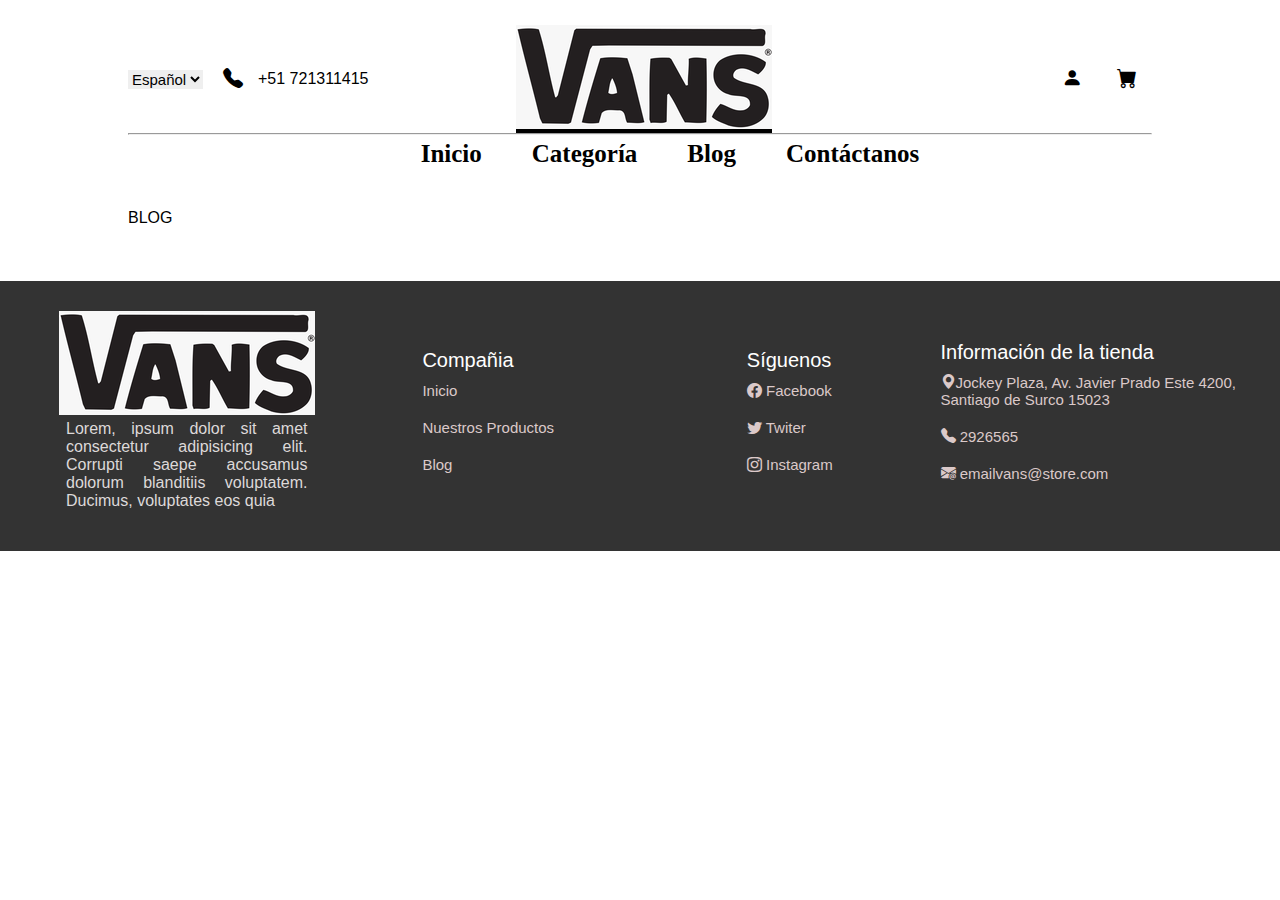
==== blog.html @ 1c56c88c "se arreglo los errores" ====
<!DOCTYPE html>
<html lang="en">
<head>
    <meta charset="UTF-8">
    <meta name="viewport" content="width=device-width, initial-scale=1.0">
    <link rel="stylesheet" href="./css/style.css">
    <link rel="stylesheet" href="https://cdn.jsdelivr.net/npm/bootstrap-icons@1.11.1/font/bootstrap-icons.css">
    <script src="./js/script.js"></script>
    <title>Inicio</title>
   
</head>
<body>
    <header class="encabezado">
        <nav class="logo-info">
            <div class="logo-izquierdo">
               
                <select name="elegir" id="">
                    <option value="Español">Español</option>
                    <option value="Ingles">Ingles</option>
                </select>
                <i class="bi bi-telephone-fill"></i>
                <p>+51 721311415</p>
                
                
            </div>
            <div class="logo-centro">
                <a href="index.html"><img src="img/logo/iconno.ico" alt=""></a>
            </div>
            <div class="logo-derecho">
                <a href=""><i class="bi bi-person-fill"></i></a>
                <a href=""><i class="bi bi-cart-fill"></i></a>
            </div>
        </nav>
        <hr> 
        <nav class="menu">
            <ul>
                <a href="index.html" class="link-menu"><li>Inicio</li></a>
                <a href="categoria.html" class="link-menu"><li>Categoría</li></a>
                <a href="blog.html" class="link-menu"><li>Blog</li></a>
                <a href="contacto.html" class="link-menu"><li>Contáctanos</li></a>
            </ul>
        </nav>
    </header>
    <br>
    <br>
    <main >
       BLOG
    </main>

    <br>
    <br><br>
    <footer>
        <nav class="footer-logo">
            <img src="img/logo/iconno.ico" alt="logo-imagen">
            
             <span>Lorem, ipsum dolor sit amet consectetur adipisicing elit. Corrupti saepe accusamus dolorum blanditiis
                 voluptatem. Ducimus, voluptates eos quia  
                </span>

        </nav>
        <nav class="footer-logo2">
            <ul>
                <p>Compañia</p>
                <a href="index.html"><li>Inicio</li></a>
                <a href="categoria.html"><li>Nuestros Productos</li></a>
                <a href="blog.html"><li>Blog</li></a>
                
            </ul>

        </nav>
        <nav class="footer-logo3">
            <ul>
                <p>Síguenos</p>
                <a href=""><li><i class="bi bi-facebook"></i>   Facebook</li></a>
                <a href=""><li><i class="bi bi-twitter"></i>   Twiter</li></a>
                <a href=""><li><i class="bi bi-instagram"></i>   Instagram</li></a>
            </ul>

        </nav>
        <nav class="footer-logo4">
            <ul>
                <p>Información de la tienda</p>
                <a href=""><li><i class="bi bi-geo-alt-fill"></i>Jockey Plaza, Av. Javier Prado Este 4200, Santiago de Surco 15023</li></a>
                <a href=""><li><i class="bi bi-telephone-fill"></i> 2926565</li></a>
                <a href=""><li><i class="bi bi-envelope-at-fill"></i> emailvans@store.com</li></a>
            </ul>

        </nav>

    </footer>
</body>
</html>
---- css/style.css ----
/*CSS MENU*/
*{
    margin: 0;
    display: flexbox;
    scroll-behavior: smooth;
    
      
}
body{
    
    font-family: Arial, Helvetica, sans-serif;
    width: 80%;
    display: flex;
    flex-direction: column;
    margin: 0 auto;
    
    
}

.logo-info i{
    padding-left: 20px;
    padding-right: 15px;
    font-size: 20px;
    color: black;
    
}
.logo-info{
    margin-top: 25px;
    display: flex;
    justify-content: space-between;
    align-items: center;
    width: 100%;
    
    
}

.logo-izquierdo{
    background-color: white;
    display: flex;
    justify-content: space-between;
    align-items: center;
    
}
.logo-izquierdo select{
    border: none;
    font-size: 15px;
    
}

.logo-centro{
    display: flex;
    background-color: black;
    justify-content: center;
    margin-right: 12%;
}
.logo-derecho{
    background-color:white;
    display: flex;
    align-items: center;
    justify-content: end;
}

.menu {
    display: flex;
    justify-content: center;
}
.menu ul{
    display: flex;
    font-family:  'Times' , serif;
}
.menu li{
    display: flex;
    padding: 5px 15px 5px 35px ;
    font-size: 25px;
    font-weight:bolder;
    
    
    
}
.menu a{
    color: black;
    text-decoration: none;
}

/*CSS CARRUSEL*/

.carrusel{
    display: flex;
    width: 1100px;
    height: 460px;
    justify-content: center;
}
.carrusel img{
    width: 0px;
    flex-grow: 1;
    object-fit: cover;
    opacity: .8;
    transition: .5s ease;
}
.carrusel img:hover{
    cursor: crosshair;
    width: 300px;
    opacity: 1;
    filter: contrast(120%);
}
 .inicio-img{
    margin-top: 15px;
    display: flex;
    position: relative;
    justify-content: center;
    overflow: hidden;

}

.inicio-img p{
    font-size: 3rem;
    color: white;
    position: absolute;
    top: 50%;
    left: 50%;
    transform: translate(-50%, -50%);
    text-shadow: 0 0 8px rgb(0, 0, 0, 0.8);
}
.inicio-img .pp1{
    font-size: 2rem;
    font-style: oblique;
    color: rgb(189, 225, 59);
    position: absolute;
    top: 20%;
    left: 50%;
    transform: translate(-50%, -50%);
    text-shadow: 0 0 8px rgb(0, 0, 0, 0.8);
}
/* CSS contenido */
.women-men{
    display: flex;
    justify-content: center;
    height: 850px;
    
    
}
.women-men img{
    width: 510px;
    height: 580px;
    margin: 15px;
    
}


.contenido{
    border: 12px solid #e5e5e5;
    background-color: #fff;
    z-index: 1;
    position: absolute;
    width: 300px;
    padding: 2rem;
    
}
.contenido h1{
    font-size: 45px;
    text-align: center;
}
.contenido h3{
    font-size: 30px;
}
.contenido h1, h3 , span {
    display: flex;
    justify-content: center;
    padding: 5px 25px;
    text-align: center;
}
.contenido-info{
    padding: 0 100px;
}

.contenido span{
    font-size: 20px;
    line-height: 16px;
    
    
}
.women img{
    position: relative;

}
.women .contenido{
    position: relative;
    top: -20%;
    right: -15%;
    z-index: 1;
}
.men img{
    top: 15%;
    position: relative;

}
.men .contenido{
    position: relative;
    top: -63%;
    left: 15%;
    z-index: 1;
}

.women-men img:hover{
    cursor: pointer;
    opacity: 0.8;
    filter: opacity(50%);
}
.women img:hover + .contenido{
    transform: translateY(-15px); 
    transition: transform 0.5s;
    box-shadow: 0 0 8px rgb(0, 0, 0, 0.8);
}
.men img:hover + .contenido{
    transform: translateY(15px); 
    transition: transform 0.5s;
    box-shadow: 0 0 8px rgb(0, 0, 0, 0.8);
}


/*CSS PARA TESTIMONIO*/
 .test{
    background-image: url(../img/testimonios/banners-sneakers.webp);
    background-size: cover;
    height: 375px;
    width: 100%;
    display: flex;
    flex-direction: column;
    position: relative;
    
 }
.testimonios{
    
    height: 350px;
    width: 100%;
    position: relative;
    justify-content: center;
    overflow: hidden;
    align-items: center;
}


.testimonio-1{   
    height: 100%;
    width: 100%;
    display: flex;
    align-items: center;
    justify-content: center;
}

.items-testimonio{
    width: 70%;
    display: flex;
    flex-direction: column;
    align-items: center;
    
    
}
.testimonio-1 img{
    border: 2px solid rgb(239, 236, 236);
    padding: 1px;
    border-width: 5px;
    height: 100px;
    width: 100px;
    
}
.items-testimonio  p ,h3, h5{
    text-align: center;
    margin: 0;
    color: rgb(211, 181, 181);
    text-shadow: 0 0 10px rgb(0, 0, 0, 0.8);
    
}
.buttons-testimonio{
    height: 4%;
    position: absolute;
    width: 8%;
    display: flex;
    justify-items: center;
    top: 94%;
    left: 50%;
    transform: translateX(-50%);
    
    
}
.buttons-testimonio i {
    margin: 0px 10px;   
    width: 1px;
    color: white;
}
.buttons-testimonio a {
    text-decoration: none;    
}




/*CSS PARA FOOTER*/
footer {
    height: 230px;
    display: grid;
    grid-template-columns: repeat(4, 1fr) ;
    background-color: #333; 
    color: rgb(221, 217, 217);
    padding: 20px 60px; 
    margin-left: -152px;
    margin-right: -150px;

    
}

.footer-logo{
    display: flex;
    flex-direction: column;
    padding: 10px 5px;
    align-items: center;
    text-align: justify;
   

}
.footer-logo span{
    text-align: justify;
}


.footer-logo2 {
    display: flex;
    justify-content: center;
    align-items: center;
    
}

footer .footer-logo3{
    display: flex;
    justify-content: center;
    align-items: center;
    
}
 .footer-logo4{
    display: flex;
    justify-content: center;
    align-items: center;
    
}

footer ul, li{
    padding: 10px 0px;
    list-style: none;
    font-size: 15px;
}

footer p{
    font-size: 20px;
    color: white;
}

footer a{
    text-decoration: none;
    color: #dbc9c9;
}
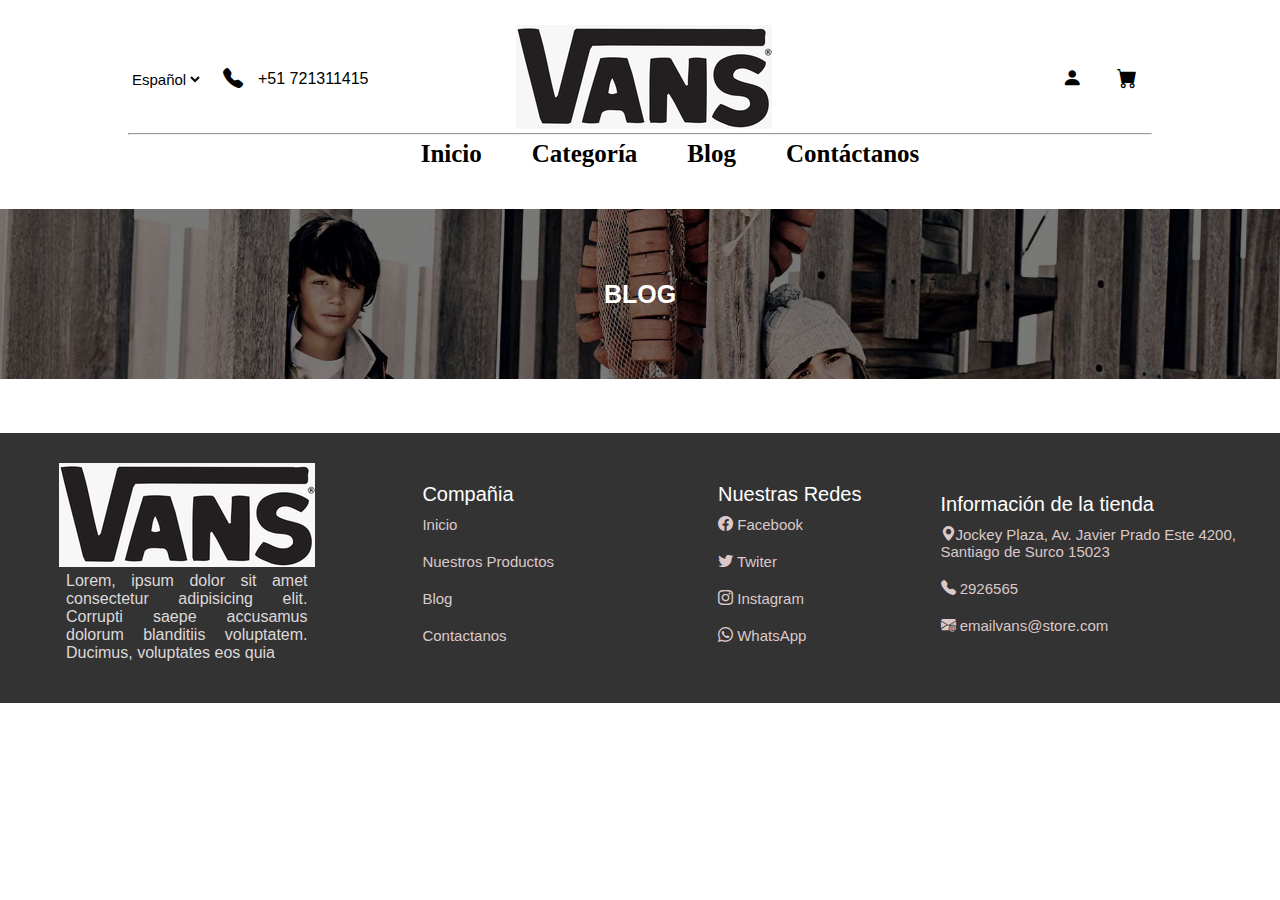
==== commit c21085d4: "actualizacion de todo" ====
--- a/blog.html
+++ b/blog.html
@@ -3,10 +3,12 @@
 <head>
     <meta charset="UTF-8">
     <meta name="viewport" content="width=device-width, initial-scale=1.0">
+    <meta name="lenguaje">
     <link rel="stylesheet" href="./css/style.css">
+    <link rel="stylesheet" href="./css/style2.css">
     <link rel="stylesheet" href="https://cdn.jsdelivr.net/npm/bootstrap-icons@1.11.1/font/bootstrap-icons.css">
     <script src="./js/script.js"></script>
-    <title>Inicio</title>
+    <title>Blog</title>
    
 </head>
 <body>
@@ -34,7 +36,7 @@
         <hr> 
         <nav class="menu">
             <ul>
-                <a href="index.html" class="link-menu"><li>Inicio</li></a>
+                <a href="index.html" class="link-menu" id="inicio"><li>Inicio</li></a>
                 <a href="categoria.html" class="link-menu"><li>Categoría</li></a>
                 <a href="blog.html" class="link-menu"><li>Blog</li></a>
                 <a href="contacto.html" class="link-menu"><li>Contáctanos</li></a>
@@ -43,8 +45,12 @@
     </header>
     <br>
     <br>
-    <main >
-       BLOG
+    <main>
+        <section class="nombre-pagina">
+            <h4>BLOG</h4>
+
+            
+        </section>       
     </main>
 
     <br>
@@ -61,19 +67,21 @@
         <nav class="footer-logo2">
             <ul>
                 <p>Compañia</p>
-                <a href="index.html"><li>Inicio</li></a>
+                <a href="#inicio"><li>Inicio</li></a>
                 <a href="categoria.html"><li>Nuestros Productos</li></a>
                 <a href="blog.html"><li>Blog</li></a>
+                <a href="contacto.html"><li>Contactanos</li></a>
                 
             </ul>
 
         </nav>
         <nav class="footer-logo3">
             <ul>
-                <p>Síguenos</p>
-                <a href=""><li><i class="bi bi-facebook"></i>   Facebook</li></a>
-                <a href=""><li><i class="bi bi-twitter"></i>   Twiter</li></a>
-                <a href=""><li><i class="bi bi-instagram"></i>   Instagram</li></a>
+                <p>Nuestras Redes</p>
+                <a href="https://www.facebook.com/" target="_blank"><li><i class="bi bi-facebook"></i>   Facebook</li></a>
+                <a href="https://wa.me/qr/X553IXENOAY2F1" target="_blank"><li><i class="bi bi-twitter"></i>   Twiter</li></a>
+                <a href="https://www.instagram.com/" target="_blank"><li><i class="bi bi-instagram"></i>   Instagram</li></a>
+                <a href="https://api.whatsapp.com/send?phone=51923600120" target="_blank"><li><i class="bi bi-whatsapp"></i>   WhatsApp</li></a>
             </ul>
 
         </nav>
--- a/css/style.css
+++ b/css/style.css
@@ -16,6 +16,15 @@
     
     
 }
+select {
+    border: none; 
+    background: transparent; 
+}
+
+select:focus {
+    outline: none; 
+    box-shadow: none; 
+}
 
 .logo-info i{
     padding-left: 20px;
@@ -49,7 +58,6 @@
 
 .logo-centro{
     display: flex;
-    background-color: black;
     justify-content: center;
     margin-right: 12%;
 }
@@ -359,7 +367,5 @@
     color: #dbc9c9;
 }
 
-
-
-
-
+/*CSS PARA CATEGORIA */
+
--- a/css/style2.css
+++ b/css/style2.css
@@ -0,0 +1,117 @@
+.nombre-pagina{
+    margin-left: -152px;
+    margin-right: -152px;
+    background-image: url(../img/baner/parallax.jpg);
+    background-size: cover;
+    height: 170px;
+    display: flex;
+    flex-direction: column;
+    justify-content: center;
+    align-items: center;
+}
+.nombre-pagina h4{
+    font-size: 25px;
+    color: #fff;
+}
+
+.nombre-pagina select{
+    padding: 8px;
+    margin-top: 15px;
+    font-size: 15px;
+    color: #080808;
+    background-color: #e5e5e5;
+    border-radius: 15px;
+}
+
+
+/* Estilos para el contenedor de productos */
+.main {
+    display: flex;
+    flex-wrap: wrap; /* Permite que las tarjetas se envuelvan en varias columnas */
+    justify-content: space-between; /* Espacio igual entre las columnas */
+}
+
+/* Estilos para la tarjeta de producto */
+.product-card {
+    width: calc(25% -20px); /* Ancho de cada tarjeta (ajusta según sea necesario) */
+    height: 340px;
+    border: 1px solid #ccc;
+    padding: 5px;
+    margin-bottom: 20px;
+    text-align: center;
+    background-color: #fff;
+    box-shadow: 0 2px 4px rgba(0, 0, 0, 0.1);
+    display: flex;
+    flex-direction: row;
+    align-items: center;
+    position: relative;
+    
+}
+
+.product-card img {
+    max-width: 100%;
+    height: 100%;
+}
+
+.info-card{
+    background-color: #0073e6;
+    display: none;
+}
+
+
+.info-card h2 {
+    font-size: 1.5rem;
+    margin-top: 10px;
+}
+
+.info-card p {
+    font-size: 1rem;
+    color: #666;
+}
+
+.info-card .price {
+    font-size: 1.25rem;
+    font-weight: bold;
+    color: #333;
+    margin-top: 10px;
+}
+
+.info-card button {
+    background-color: #0073e6;
+    color: #fff;
+    border: none;
+    padding: 10px 20px;
+    font-size: 1rem;
+    cursor: pointer;
+    margin-top: 10px;
+}
+
+/* Estilos cuando se pasa el ratón por encima del botón */
+.info-card button:hover {
+    background-color: #005bb8;
+}
+.info-card {
+    display: none;
+    position: absolute;
+    top: 50%;
+    left: 0;
+    width: 100%;
+    height: 50%;
+    background-color: rgba(255, 255, 255, 0.9);
+    flex-direction: column;
+    justify-content: center;
+    align-items: center;
+}
+
+.info-card h2,
+.info-card p,
+.info-card .price,
+.info-card button {
+    display: block;
+    margin: 10px;
+}
+
+/* Mostrar .info-card al pasar el mouse sobre .product-card */
+.product-card:hover .info-card {
+    display: flex;
+}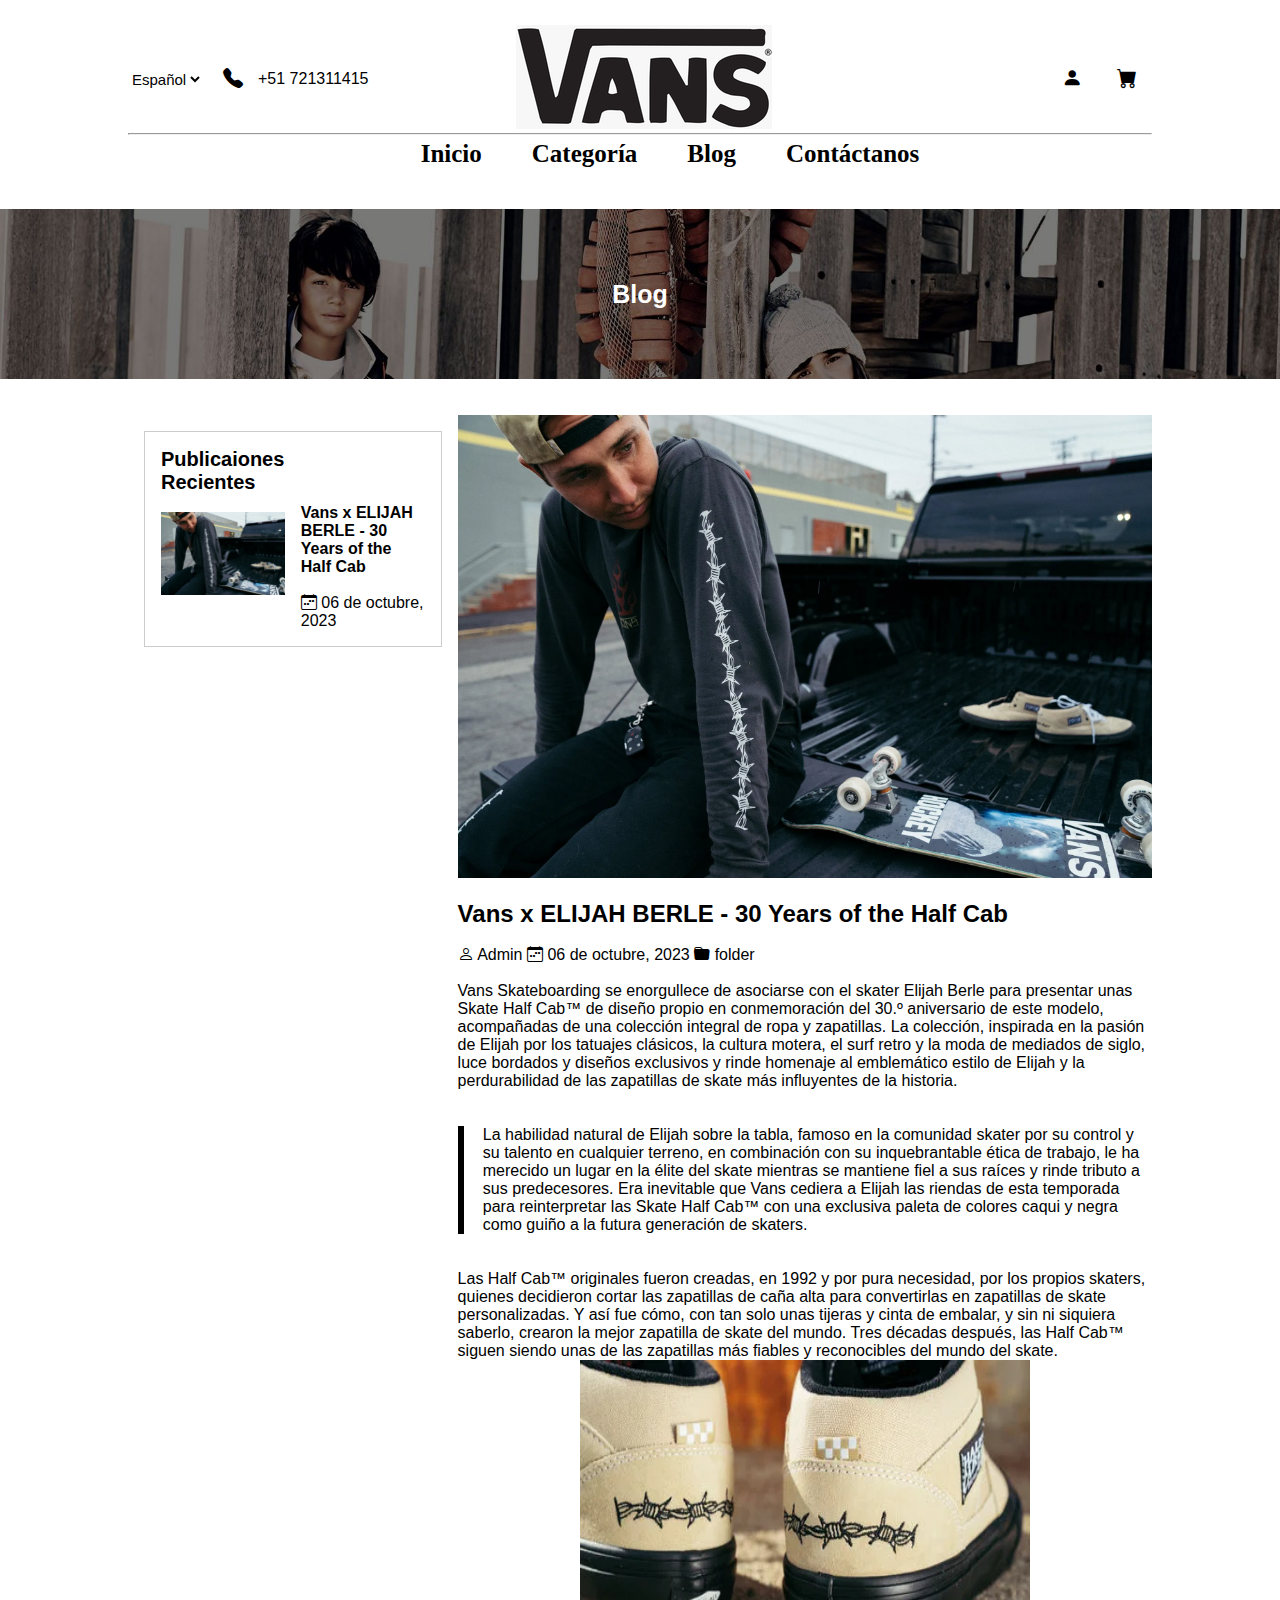
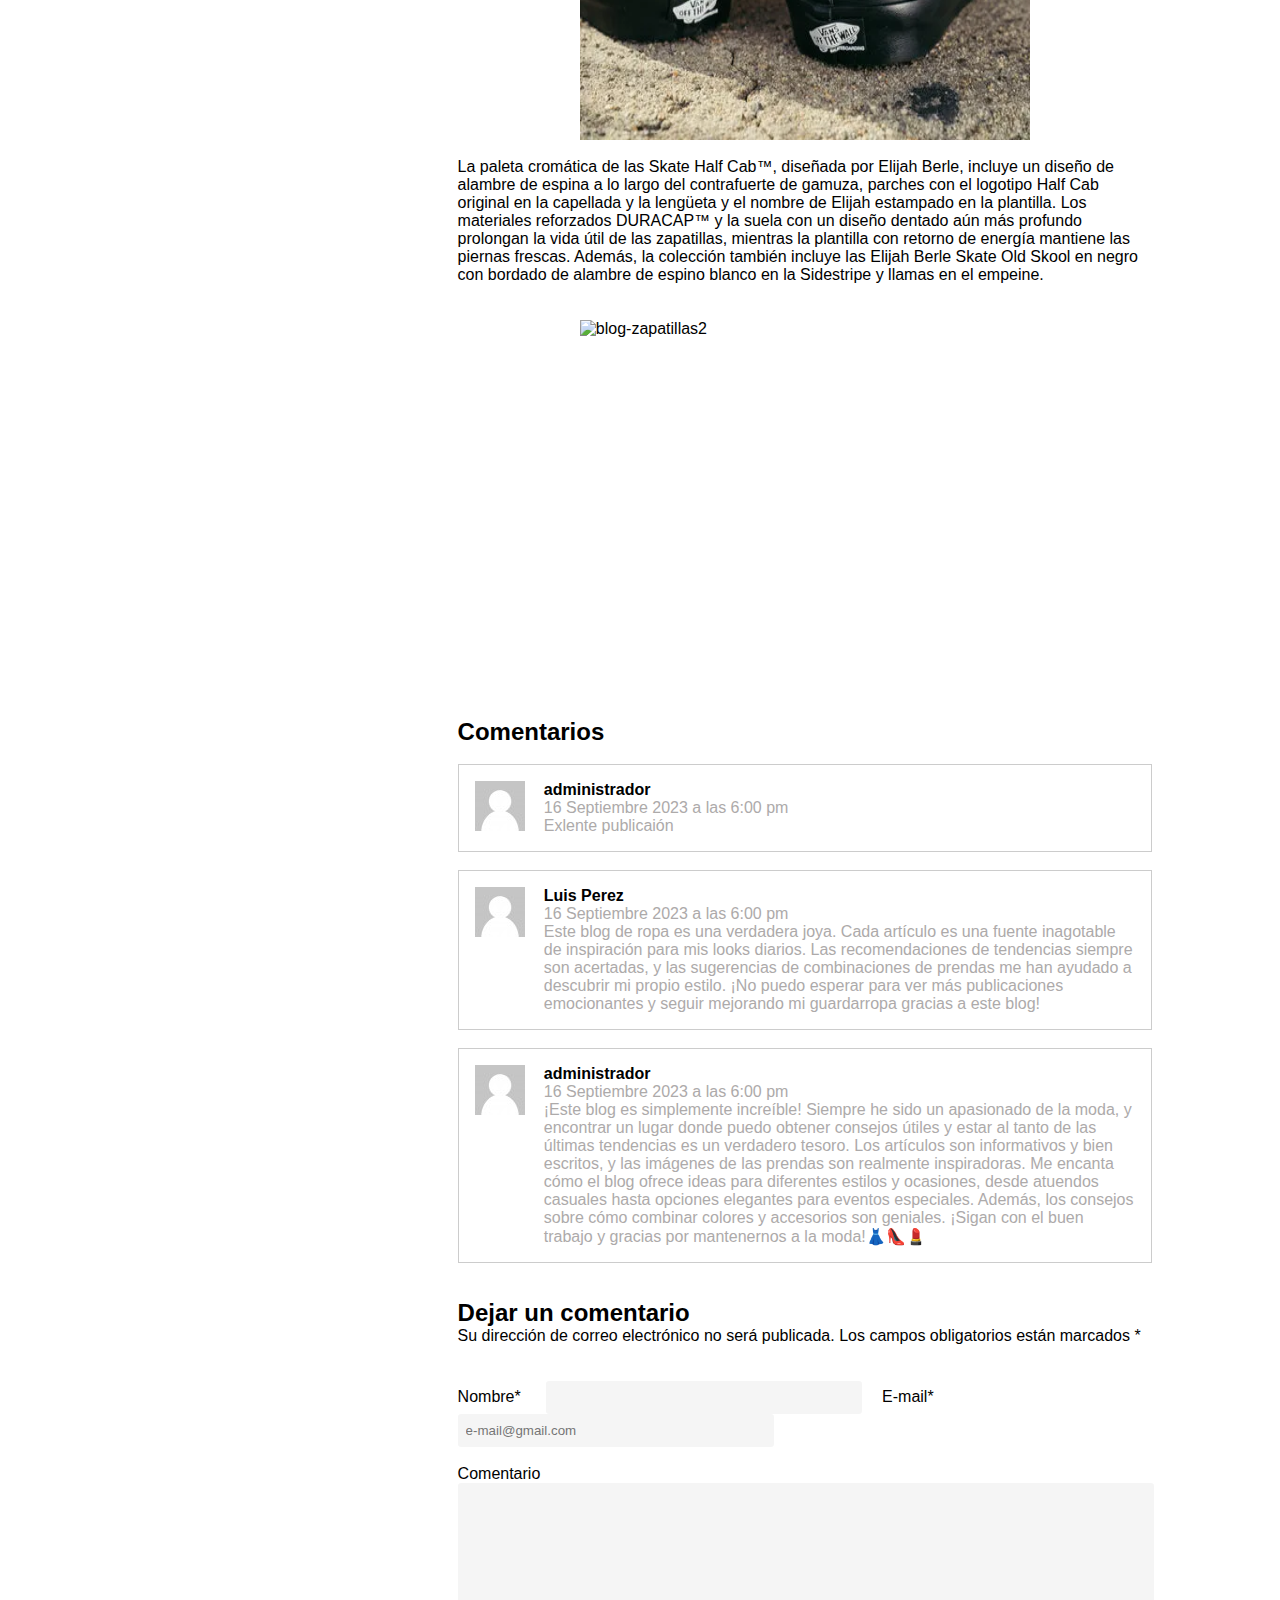
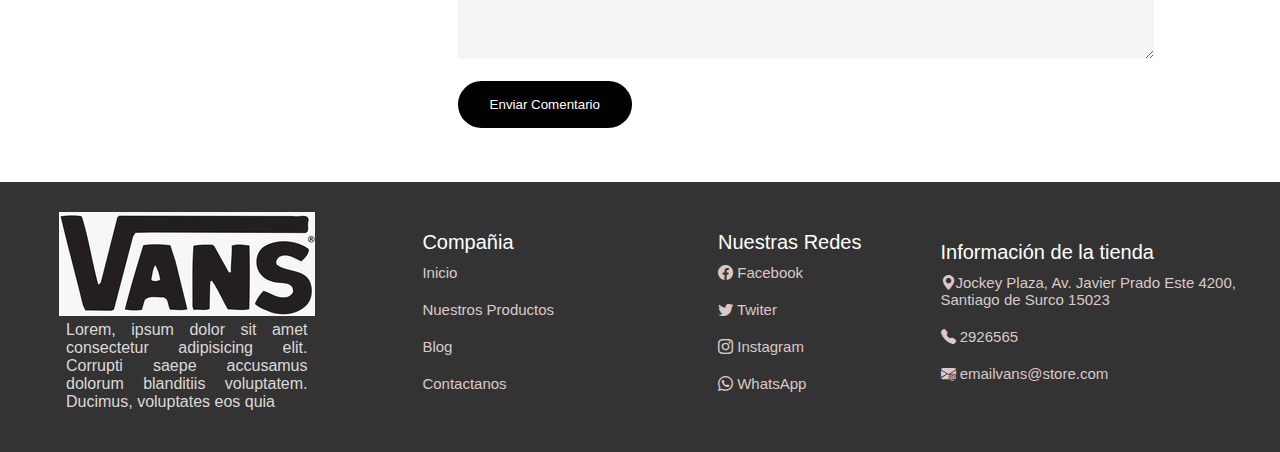
==== commit 897de4e2: "agregar blog htmml y css" ====
--- a/blog.html
+++ b/blog.html
@@ -5,6 +5,7 @@
     <meta name="viewport" content="width=device-width, initial-scale=1.0">
     <meta name="lenguaje">
     <link rel="stylesheet" href="./css/style.css">
+    <link rel="stylesheet" href="./css/blog.css">
     <link rel="stylesheet" href="./css/style2.css">
     <link rel="stylesheet" href="https://cdn.jsdelivr.net/npm/bootstrap-icons@1.11.1/font/bootstrap-icons.css">
     <script src="./js/script.js"></script>
@@ -47,7 +48,130 @@
     <br>
     <main>
         <section class="nombre-pagina">
-            <h4>BLOG</h4>
+            <h4>Blog</h4>
+
+        </section>
+        <br><br>
+        <section class="conteiner-blog">
+            <div class="blog-izquierda">
+                <div class="recent-post">
+                    
+                    <div class="imgs">
+                        <h2>Publicaiones Recientes</h2><br>
+                        <img src="./img/baner/Blog_Vans1.webp" alt="">
+                            
+                    </div>
+                    <div class="info">
+                        <h4>Vans x ELIJAH BERLE - 30 Years of the Half Cab</h4><br>
+                        <p><i class="bi bi-calendar-week"></i> 06 de octubre, 2023</p>
+                    </div>
+                </div>
+                    <div class="blog-tags">
+                        
+                        
+                    </div>
+                </div>
+            <div class="blog-derecha">
+                <div class="infos">
+                    <img src="./img/baner/Blog_Vans1.webp" alt="imagen-blog"><br><br>
+                    <h2>Vans x ELIJAH BERLE - 30 Years of the Half Cab</h2><br>
+                    <i class="bi bi-person"></i> Admin <i class="bi bi-calendar-week"></i>  06 de octubre, 2023
+                    <i class="bi bi-folder-fill"></i> folder <br><br>
+                    <p >Vans Skateboarding se enorgullece de asociarse con el skater Elijah Berle para presentar 
+                        unas Skate Half Cab™ de diseño propio en conmemoración del 30.º aniversario de este modelo,
+                        acompañadas de una colección integral de ropa y zapatillas. La colección, inspirada en la
+                        pasión de Elijah por los tatuajes clásicos, la cultura motera, el surf retro y la moda de 
+                        mediados de siglo, luce bordados y diseños exclusivos y rinde homenaje al emblemático estilo 
+                        de Elijah y la perdurabilidad de las zapatillas de skate más influyentes de la historia.
+                    </p> <br><br>
+                    <div class="bl-in">
+                        <i></i>
+                        <p>La habilidad natural de Elijah sobre la tabla, famoso en la comunidad skater por su control y 
+                            su talento en cualquier terreno, en combinación con su inquebrantable ética de trabajo, le ha merecido 
+                            un lugar en la élite del skate mientras se mantiene fiel a sus raíces y rinde tributo a sus predecesores. 
+                            Era inevitable que Vans cediera a Elijah las riendas de esta temporada para reinterpretar las Skate Half Cab™ 
+                            con una exclusiva paleta de colores caqui y negra como guiño a la futura generación de skaters.
+                        </p>
+                    </div><br><br>
+                    <p>
+                        Las Half Cab™ originales fueron creadas, en 1992 y por pura necesidad, por los propios skaters,
+                        quienes decidieron cortar las zapatillas de caña alta para convertirlas en zapatillas de skate personalizadas. 
+                        Y así fue cómo, con tan solo unas tijeras y cinta de embalar, y sin ni siquiera saberlo, crearon la mejor zapatilla
+                        de skate del mundo. Tres décadas después, las Half Cab™ siguen siendo unas de las zapatillas más fiables y 
+                        reconocibles del mundo del skate.
+                    </p>
+                    <div class="img-abajo">
+                        <img  src="./img/baner/blog_zapatillas.webp" alt="blog-zapatillas">
+                    </div> <br>
+                    <p>La paleta cromática de las Skate Half Cab™, diseñada por Elijah Berle, incluye un diseño de alambre de espina a lo
+                        largo del contrafuerte de gamuza, parches con el logotipo Half Cab original en la capellada y la lengüeta y el
+                        nombre de Elijah estampado en la plantilla. Los materiales reforzados DURACAP™ y la suela con un diseño dentado
+                        aún más profundo prolongan la vida útil de las zapatillas, mientras la plantilla con retorno de energía mantiene
+                        las piernas frescas. Además, la colección también incluye las Elijah Berle Skate Old Skool en negro con bordado
+                        de alambre de espino blanco en la Sidestripe y llamas en el empeine.
+                    </p> <br><br>
+                    <div class="img-abajo">
+                        <img  src="./img/baner/blog_zapatilla2.webp" alt="blog-zapatillas2">
+                    </div> <br>   
+
+                </div>
+                <div class="comentarios">
+                    <h2>Comentarios</h2><br>
+                    <div class="comentario" id="comentario1">
+                        <img src="./img/baner/user.jpg" alt="">
+                        <div class="info-comentario">
+                            <h4>administrador</h4>
+                            <p>16 Septiembre 2023 a las 6:00 pm</p>
+                            <p>Exlente publicaión</p>
+                        </div>
+                    </div> <br>
+                    <div class="comentario" id="comentario2">
+                        <img src="./img/baner/user.jpg" alt="">
+                        <div class="info-comentario">
+                            <h4>Luis Perez</h4>
+                            <p>16 Septiembre 2023 a las 6:00 pm</p>
+                            <p>Este blog de ropa es una verdadera joya. Cada artículo es una fuente inagotable de inspiración para mis
+                                looks diarios. Las recomendaciones de tendencias siempre son acertadas, y las sugerencias de combinaciones
+                                de prendas me han ayudado a descubrir mi propio estilo. ¡No puedo esperar para ver más publicaciones 
+                                emocionantes y seguir mejorando mi guardarropa gracias a este blog!
+                            </p>
+                        </div>
+                    </div><br>
+                    <div class="comentario" id="comentario3">
+                        <img src="./img/baner/user.jpg" alt="">
+                        <div class="info-comentario">
+                            <h4>administrador</h4>
+                            <p>16 Septiembre 2023 a las 6:00 pm</p>
+                            <p>¡Este blog es simplemente increíble! Siempre he sido un apasionado de la moda, y encontrar un lugar 
+                                donde puedo obtener consejos útiles y estar al tanto de las últimas tendencias es un verdadero tesoro. 
+                                Los artículos son informativos y bien escritos, y las imágenes de las prendas son realmente inspiradoras.
+                                Me encanta cómo el blog ofrece ideas para diferentes estilos y ocasiones, desde atuendos casuales hasta
+                                opciones elegantes para eventos especiales. Además, los consejos sobre cómo combinar colores y accesorios
+                                son geniales. ¡Sigan con el buen trabajo y gracias por mantenernos a la moda!👗👠💄
+
+                            </p>
+                        </div>
+                    </div>
+                </div> <br><br>
+                <div class="form-comentario">
+                    <h2>Dejar un comentario</h2>
+                    <p>Su dirección de correo electrónico no será publicada. Los campos obligatorios están marcados *</p><br><br>
+                    <div class="form">
+                        <form action="">
+                            <label for="">Nombre* &emsp; </label>
+                            <input type="text" id="name" name="name" required minlength="4" maxlength="12" >&emsp;
+                            <label for="">E-mail* &emsp; </label> 
+                            <input type="email" id="email" pattern=".+@globex\.com" size="30" placeholder="e-mail@gmail.com"> <br> <br>
+                            <label for="">Comentario</textarea></label><br>
+                            <textarea name="comentario" id="" cols="30" rows="10"></textarea><br><br>
+                            <button type="submit"> Enviar Comentario</button>
+                        </form>
+                    </div>
+
+                    
+                </div>
+
+            </div>
 
             
         </section>       
--- a/css/style.css
+++ b/css/style.css
@@ -139,6 +139,7 @@
     transform: translate(-50%, -50%);
     text-shadow: 0 0 8px rgb(0, 0, 0, 0.8);
 }
+
 /* CSS contenido */
 .women-men{
     display: flex;
@@ -154,8 +155,8 @@
     
 }
 
-
 .contenido{
+    background-color: red;
     border: 12px solid #e5e5e5;
     background-color: #fff;
     z-index: 1;
@@ -163,6 +164,7 @@
     width: 300px;
     padding: 2rem;
     
+    
 }
 .contenido h1{
     font-size: 45px;
@@ -179,13 +181,30 @@
 }
 .contenido-info{
     padding: 0 100px;
-}
-
+    
+}
+.boton{
+    display: flex;
+    justify-content: center;
+    padding: 15px 5px;
+    
+}
+.boton button{
+    background-color: black;
+    padding: 5px 15px;
+    color: #fff;
+    border-radius: 20px;
+    cursor: pointer;
+    border: none;
+}
+.boton button:hover{
+    background-color: orange;
+    color: black;
+}    
 .contenido span{
     font-size: 20px;
     line-height: 16px;
     
-    
 }
 .women img{
     position: relative;
@@ -208,6 +227,7 @@
     left: 15%;
     z-index: 1;
 }
+
 
 .women-men img:hover{
     cursor: pointer;
--- a/css/blog.css
+++ b/css/blog.css
@@ -0,0 +1,130 @@
+
+.conteiner-blog{
+    
+    width: 100%;
+    height: auto;
+    display: flex;
+    flex-direction: row;
+    .blog-izquierda{
+        width: 30%;
+        height: auto;
+        padding: 1rem;
+        .recent-post{
+            border: solid .1rem #ccc;
+            padding: 1rem;
+            display: flex;
+            flex-direction: row;
+            .imgs{
+                width: 50%;
+                height: 100%;
+                & img{
+                height: 100%;
+                width: 100%;}
+                & h2{
+                    font-size: 20px;
+                }
+            }
+            .info{ 
+                width: 50%;
+                text-align:left;
+                height: 100%;
+                justify-content: center;
+                align-items: center;
+                margin-top: 3.5rem;
+                margin-left: 1rem;
+            }
+        }
+    }
+    .blog-derecha{
+        position: sticky;
+        width: 70%;
+        height: auto;
+        .infos{
+            width: 100%;
+            height: auto;
+            & img{
+                width: 100%;
+                height: auto;
+                
+            }
+            .bl-in{
+                display: flex;
+                flex-direction: row;
+                text-align: left;
+                & i{
+                    border: solid 0.2rem black;
+                }
+                & p{
+                    padding: 0 0 0 1.2rem;
+                }           
+            }
+            .img-abajo{
+                display: flex;
+                align-items: center;
+                justify-content: center;
+                width: 100%;
+                height: auto;
+                & img{
+                    width: 450px;
+                    height: 380px;
+                }
+            }
+
+        }
+        .comentarios{
+            width: 100%;
+            height: auto;
+            .comentario{
+                display: flex;
+                flex-direction: row;
+                padding: 1rem 1rem;
+                border: solid 0.1rem #ccc;
+                .info-comentario{
+                    padding: 0 0 0 1.2rem;
+                    & p{
+                        color: #adaaaa;
+                    }
+                }
+                & img{
+                    width: auto;
+                    height: 50px;
+                }
+            }
+            
+        }
+        .form-comentario{
+            .form{
+                & input{
+                    padding: 0.1rem 0.5rem;
+                    background: #f5f5f5;
+                    border-radius: 0.2rem;
+                    border: none;
+                    width: 300px;
+                    height: 30px;
+                    outline: none; 
+                    box-shadow: none;
+                    
+                }
+                & textarea{
+                    background: #f5f5f5;
+                    padding: 0.8rem 0.5rem;
+                    border-radius: 0.2rem;
+                    border: none;
+                    width: 98%;
+                    outline: none; 
+                    box-shadow: none;
+                }
+                & button{
+                    color: #fff;
+                    padding: 1rem 2rem;
+                    border: none;
+                    border-radius: 2rem;
+                    background-color: black;
+
+                }
+            
+
+            }
+        }
+    }
+}--- a/css/style2.css
+++ b/css/style2.css
@@ -44,8 +44,7 @@
     display: flex;
     flex-direction: row;
     align-items: center;
-    position: relative;
-    
+    position: relative;   
 }
 
 .product-card img {
@@ -101,6 +100,9 @@
     flex-direction: column;
     justify-content: center;
     align-items: center;
+    opacity: 0; /* Agregué esta línea para iniciar invisible */
+    transition: opacity 0.5s; /* Agregué una transición de opacidad */
+    
 }
 
 .info-card h2,
@@ -114,4 +116,6 @@
 /* Mostrar .info-card al pasar el mouse sobre .product-card */
 .product-card:hover .info-card {
     display: flex;
-}+    opacity: 1;
+}
+
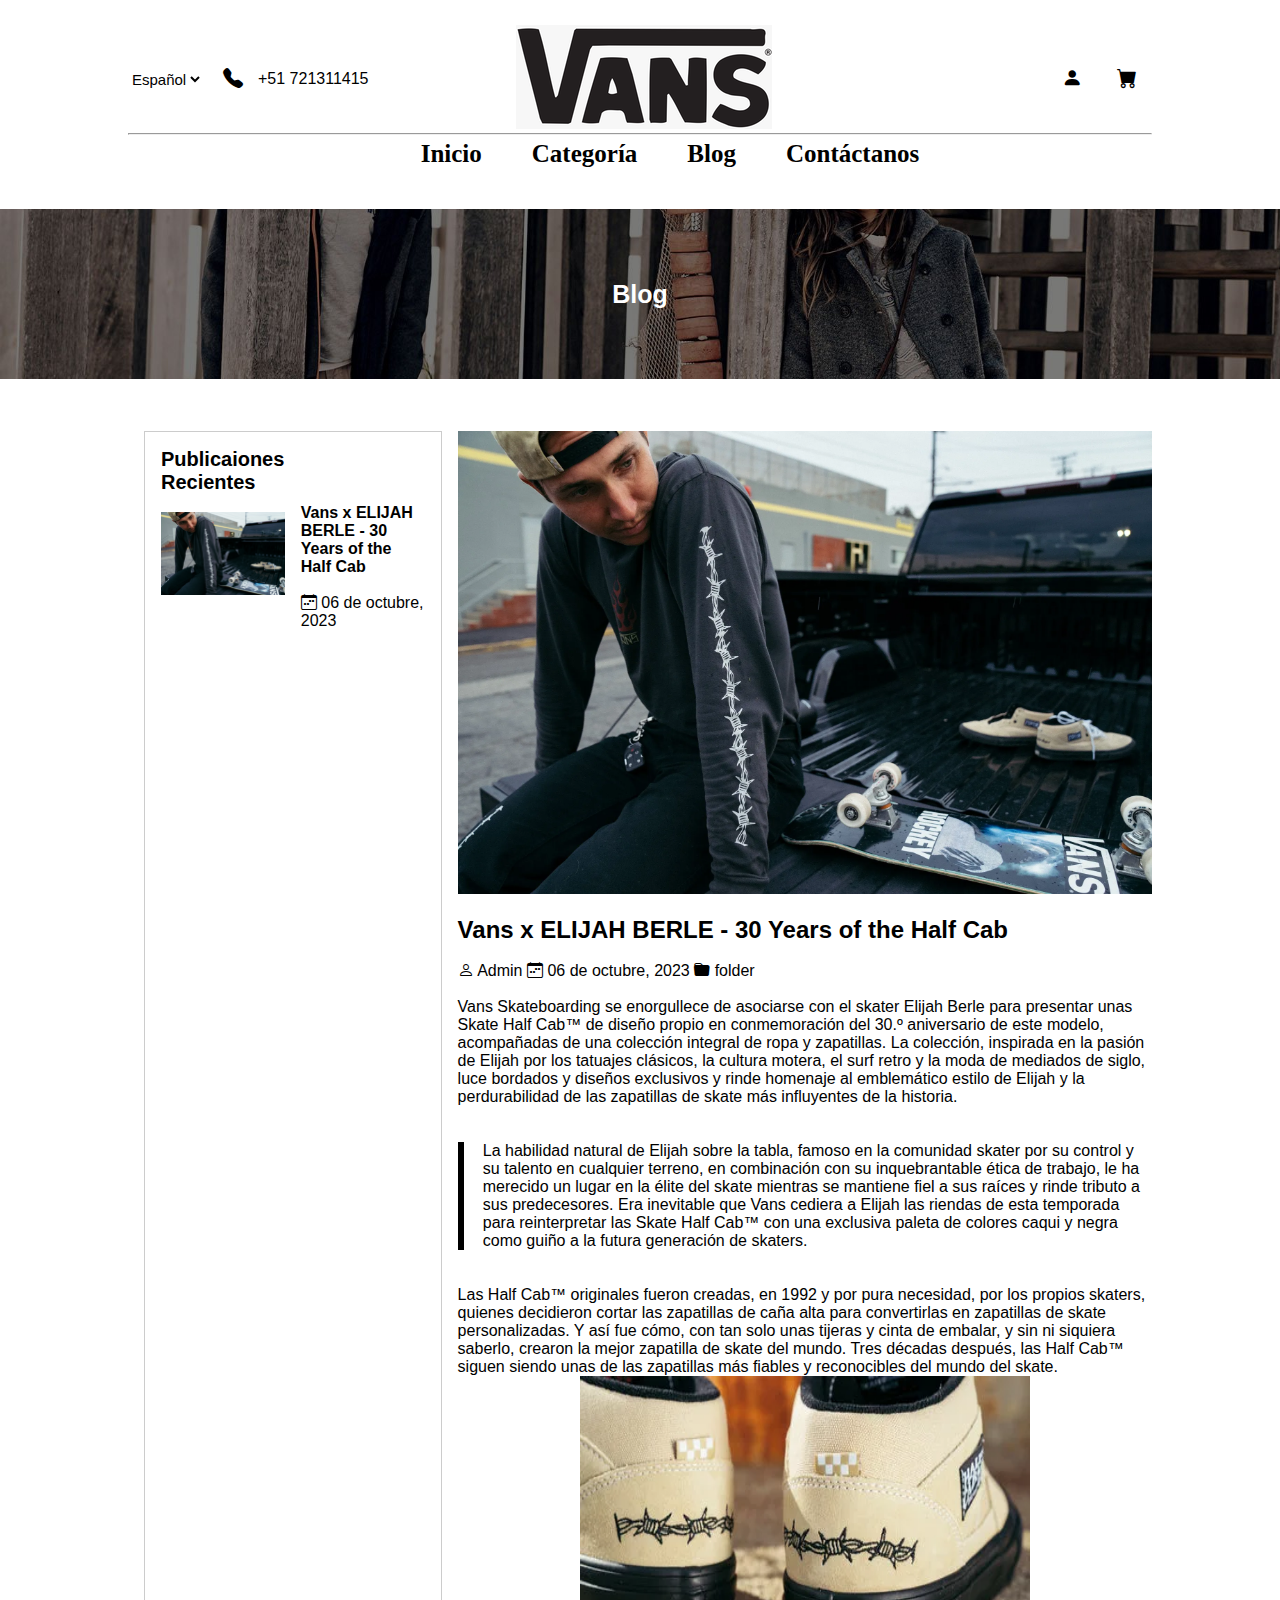
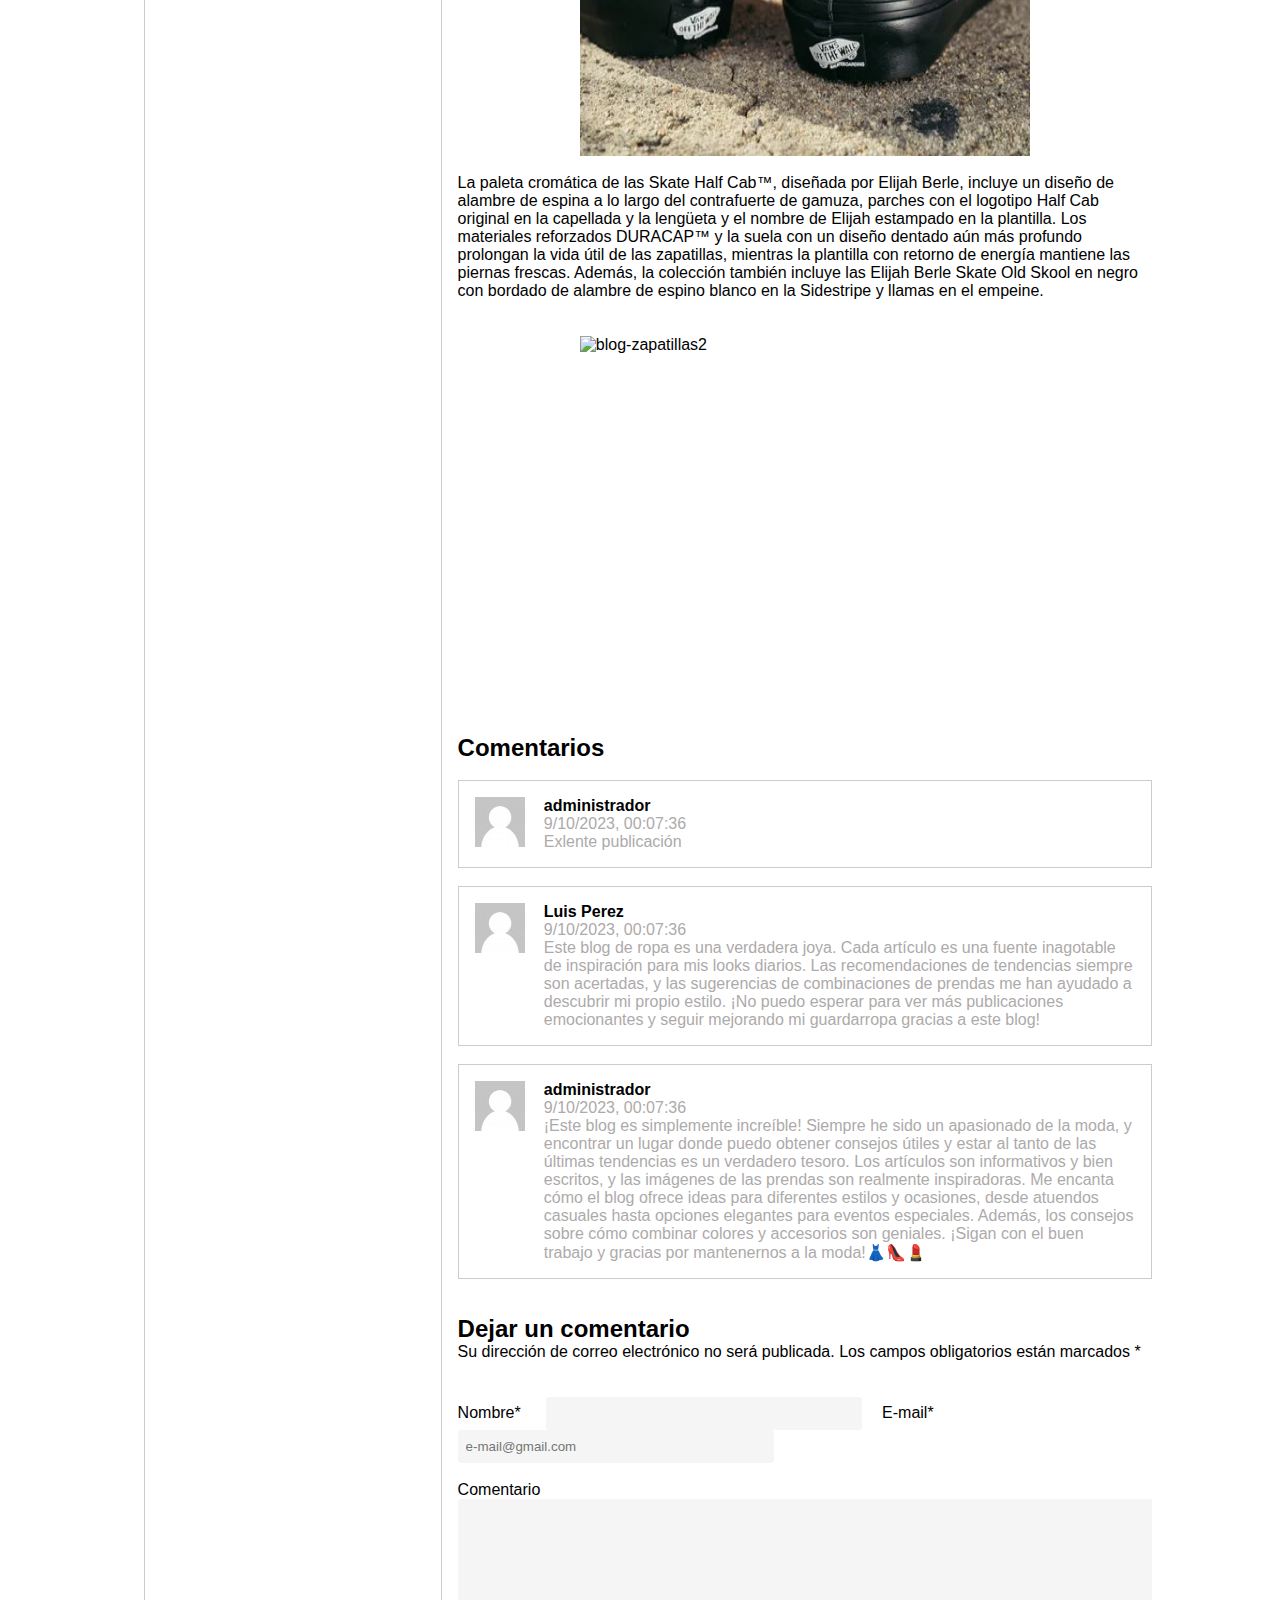
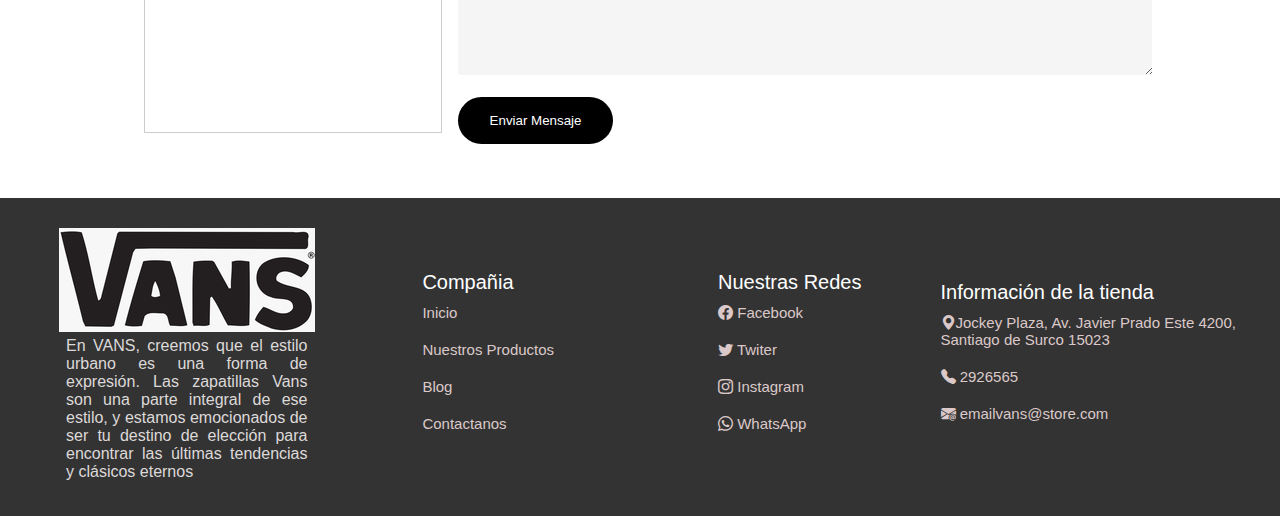
==== commit 1e596fa8: "agregar contacto y login" ====
--- a/blog.html
+++ b/blog.html
@@ -30,8 +30,8 @@
                 <a href="index.html"><img src="img/logo/iconno.ico" alt=""></a>
             </div>
             <div class="logo-derecho">
-                <a href=""><i class="bi bi-person-fill"></i></a>
-                <a href=""><i class="bi bi-cart-fill"></i></a>
+                <a href="loginVans.html"><i class="bi bi-person-fill"></i></a>
+                <a href="carrito.html"><i class="bi bi-cart-fill"></i></a>
             </div>
         </nav>
         <hr> 
@@ -71,6 +71,7 @@
                         
                     </div>
                 </div>
+                
             <div class="blog-derecha">
                 <div class="infos">
                     <img src="./img/baner/Blog_Vans1.webp" alt="imagen-blog"><br><br>
@@ -121,15 +122,15 @@
                         <img src="./img/baner/user.jpg" alt="">
                         <div class="info-comentario">
                             <h4>administrador</h4>
-                            <p>16 Septiembre 2023 a las 6:00 pm</p>
-                            <p>Exlente publicaión</p>
+                            <p>9/10/2023, 00:07:36</p>
+                            <p>Exlente publicación</p>
                         </div>
                     </div> <br>
                     <div class="comentario" id="comentario2">
                         <img src="./img/baner/user.jpg" alt="">
                         <div class="info-comentario">
                             <h4>Luis Perez</h4>
-                            <p>16 Septiembre 2023 a las 6:00 pm</p>
+                            <p>9/10/2023, 00:07:36</p>
                             <p>Este blog de ropa es una verdadera joya. Cada artículo es una fuente inagotable de inspiración para mis
                                 looks diarios. Las recomendaciones de tendencias siempre son acertadas, y las sugerencias de combinaciones
                                 de prendas me han ayudado a descubrir mi propio estilo. ¡No puedo esperar para ver más publicaciones 
@@ -141,7 +142,7 @@
                         <img src="./img/baner/user.jpg" alt="">
                         <div class="info-comentario">
                             <h4>administrador</h4>
-                            <p>16 Septiembre 2023 a las 6:00 pm</p>
+                            <p>9/10/2023, 00:07:36</p>
                             <p>¡Este blog es simplemente increíble! Siempre he sido un apasionado de la moda, y encontrar un lugar 
                                 donde puedo obtener consejos útiles y estar al tanto de las últimas tendencias es un verdadero tesoro. 
                                 Los artículos son informativos y bien escritos, y las imágenes de las prendas son realmente inspiradoras.
@@ -152,6 +153,8 @@
                             </p>
                         </div>
                     </div>
+
+                    <div id="comentarios-container"></div>
                 </div> <br><br>
                 <div class="form-comentario">
                     <h2>Dejar un comentario</h2>
@@ -161,10 +164,10 @@
                             <label for="">Nombre* &emsp; </label>
                             <input type="text" id="name" name="name" required minlength="4" maxlength="12" >&emsp;
                             <label for="">E-mail* &emsp; </label> 
-                            <input type="email" id="email" pattern=".+@globex\.com" size="30" placeholder="e-mail@gmail.com"> <br> <br>
+                            <input type="email" id="email"  size="30" placeholder="e-mail@gmail.com"> <br> <br>
                             <label for="">Comentario</textarea></label><br>
-                            <textarea name="comentario" id="" cols="30" rows="10"></textarea><br><br>
-                            <button type="submit"> Enviar Comentario</button>
+                            <textarea name="comentario" id="comen" cols="30" rows="10"></textarea><br><br>
+                            <button type="submit"> Enviar Mensaje</button>
                         </form>
                     </div>
 
@@ -181,11 +184,12 @@
     <br><br>
     <footer>
         <nav class="footer-logo">
-            <img src="img/logo/iconno.ico" alt="logo-imagen">
+            <img src="./img/logo/iconno.ico" alt="logo-imagen">
             
-             <span>Lorem, ipsum dolor sit amet consectetur adipisicing elit. Corrupti saepe accusamus dolorum blanditiis
-                 voluptatem. Ducimus, voluptates eos quia  
-                </span>
+             <span>En VANS, creemos que el estilo urbano es una forma de expresión. 
+                Las zapatillas Vans son una parte integral de ese estilo, y estamos emocionados de ser tu destino de elección para 
+                encontrar las últimas tendencias y clásicos eternos  
+            </span>
 
         </nav>
         <nav class="footer-logo2">
@@ -212,13 +216,55 @@
         <nav class="footer-logo4">
             <ul>
                 <p>Información de la tienda</p>
-                <a href=""><li><i class="bi bi-geo-alt-fill"></i>Jockey Plaza, Av. Javier Prado Este 4200, Santiago de Surco 15023</li></a>
-                <a href=""><li><i class="bi bi-telephone-fill"></i> 2926565</li></a>
-                <a href=""><li><i class="bi bi-envelope-at-fill"></i> emailvans@store.com</li></a>
+                <a href="contacto.html"><li><i class="bi bi-geo-alt-fill"></i>Jockey Plaza, Av. Javier Prado Este 4200, Santiago de Surco 15023</li></a>
+                <a href="contacto.html"><li><i class="bi bi-telephone-fill"></i> 2926565</li></a>
+                <a href="contacto.html"><li><i class="bi bi-envelope-at-fill"></i> emailvans@store.com</li></a>
             </ul>
 
         </nav>
 
     </footer>
+
+    <script>
+       document.addEventListener("DOMContentLoaded", function() {
+    // Tu código JavaScript aquí
+    const formulario = document.querySelector(".form-comentario form");
+    const comentariosContainer = document.querySelector(".comentarios");
+    const comentariosList = comentariosContainer.querySelector("#comentarios-container");
+    const nombreInput = document.getElementById("name");
+    const emailInput = document.getElementById("email");
+    const comentarioTextarea = document.getElementById("comen");
+
+    formulario.addEventListener("submit", function(event) {
+        event.preventDefault();
+
+        // Obtén los valores del formulario
+        const nombre = nombreInput.value;
+        const email = emailInput.value;
+        const comentarioTexto = comentarioTextarea.value;
+
+        // Crea un nuevo div de comentario
+        const nuevoComentario = document.createElement("div");
+        nuevoComentario.className = "comentario";
+        nuevoComentario.innerHTML = `
+            <img src="./img/baner/user.jpg" alt="">
+            <div class="info-comentario">
+                <h4>${nombre}</h4>
+                <p>${new Date().toLocaleString()}</p>
+                <p>${comentarioTexto}</p>
+            </div>
+        `;
+
+        // Agrega el nuevo comentario a la lista de comentarios
+        comentariosList.appendChild(nuevoComentario);
+
+        // Limpia los campos del formulario
+        nombreInput.value = "";
+        emailInput.value = "";
+        comentarioTextarea.value = "";
+    });
+});
+    </script>
 </body>
+
 </html>--- a/css/style.css
+++ b/css/style.css
@@ -3,7 +3,6 @@
     margin: 0;
     display: flexbox;
     scroll-behavior: smooth;
-    
       
 }
 body{
@@ -150,7 +149,7 @@
 }
 .women-men img{
     width: 510px;
-    height: 580px;
+    height: auto;
     margin: 15px;
     
 }
@@ -250,7 +249,7 @@
  .test{
     background-image: url(../img/testimonios/banners-sneakers.webp);
     background-size: cover;
-    height: 375px;
+    height: auto;
     width: 100%;
     display: flex;
     flex-direction: column;
@@ -292,7 +291,7 @@
     width: 100px;
     
 }
-.items-testimonio  p ,h3, h5{
+#items-testimonio p ,h3,h5{
     text-align: center;
     margin: 0;
     color: rgb(211, 181, 181);
@@ -325,7 +324,7 @@
 
 /*CSS PARA FOOTER*/
 footer {
-    height: 230px;
+    height: auto;
     display: grid;
     grid-template-columns: repeat(4, 1fr) ;
     background-color: #333; 
--- a/css/blog.css
+++ b/css/blog.css
@@ -1,16 +1,18 @@
 
 .conteiner-blog{
-    
+    overflow: hidden;
     width: 100%;
     height: auto;
     display: flex;
     flex-direction: row;
     .blog-izquierda{
+        position: relative;
         width: 30%;
         height: auto;
         padding: 1rem;
         .recent-post{
             border: solid .1rem #ccc;
+            height: 99%;
             padding: 1rem;
             display: flex;
             flex-direction: row;
@@ -18,7 +20,7 @@
                 width: 50%;
                 height: 100%;
                 & img{
-                height: 100%;
+                height: auto;
                 width: 100%;}
                 & h2{
                     font-size: 20px;
@@ -36,10 +38,11 @@
         }
     }
     .blog-derecha{
-        position: sticky;
+       
         width: 70%;
         height: auto;
         .infos{
+            margin-top: 1rem;
             width: 100%;
             height: auto;
             & img{
@@ -127,4 +130,61 @@
             }
         }
     }
+}
+/* Contacto CSS*/
+
+.conteiner-contac{
+    display: flex;
+    height: auto;
+    justify-content: space-between;
+
+    .form-contac{
+        line-height: 1.2;
+        padding: 1rem;
+        width: 60%;
+        display: flex;
+        flex-direction: column;
+        .cont{
+            width: 38rem;
+            margin-left: 10%;
+           
+        }
+        & input{
+            padding: 0.1rem 0.5rem;
+            background: #f5f5f5;
+            border-radius: 0.05rem;
+            border: none;
+            height: 30px;
+            outline: none; 
+            box-shadow: none;
+        }
+        & textarea{
+            background: #f5f5f5;
+            padding: 0.8rem 0.5rem;
+            border-radius: 0.05rem;
+            border: none;
+            width: 98%;
+            outline: none; 
+            box-shadow: none;
+        }
+        & button{
+            width: 25%;
+            color: #fff;
+            padding: 1rem 2rem;
+            border: none;
+            border-radius: 2rem;
+            background-color: black;
+
+        }
+    }
+    .info-contac{
+        background-color: #f5f5f5;;
+        padding: 1rem;
+        margin-left: 1rem;
+        width: 40%;
+        display: flex;
+        flex-direction: column;
+        
+
+    }
 }--- a/css/style2.css
+++ b/css/style2.css
@@ -2,6 +2,8 @@
     margin-left: -152px;
     margin-right: -152px;
     background-image: url(../img/baner/parallax.jpg);
+    background-attachment: fixed;
+    background-repeat: no-repeat;
     background-size: cover;
     height: 170px;
     display: flex;
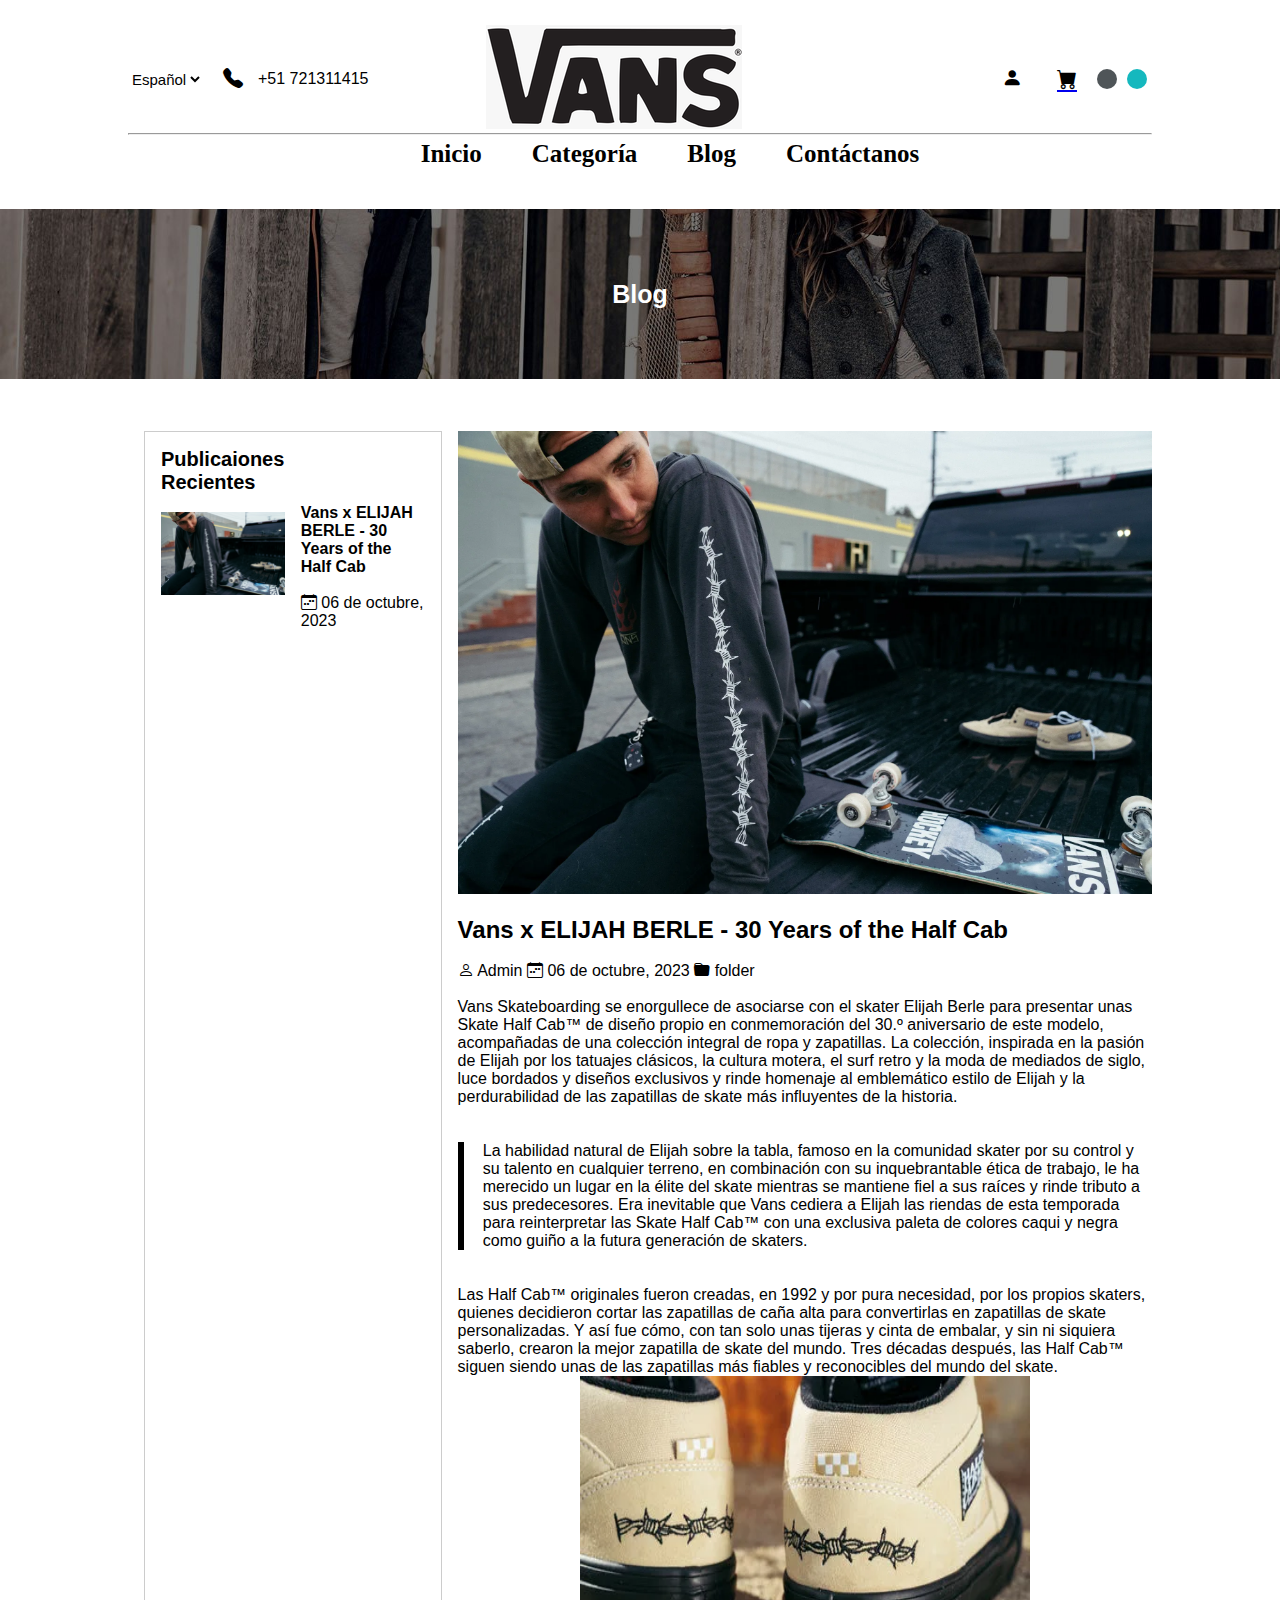
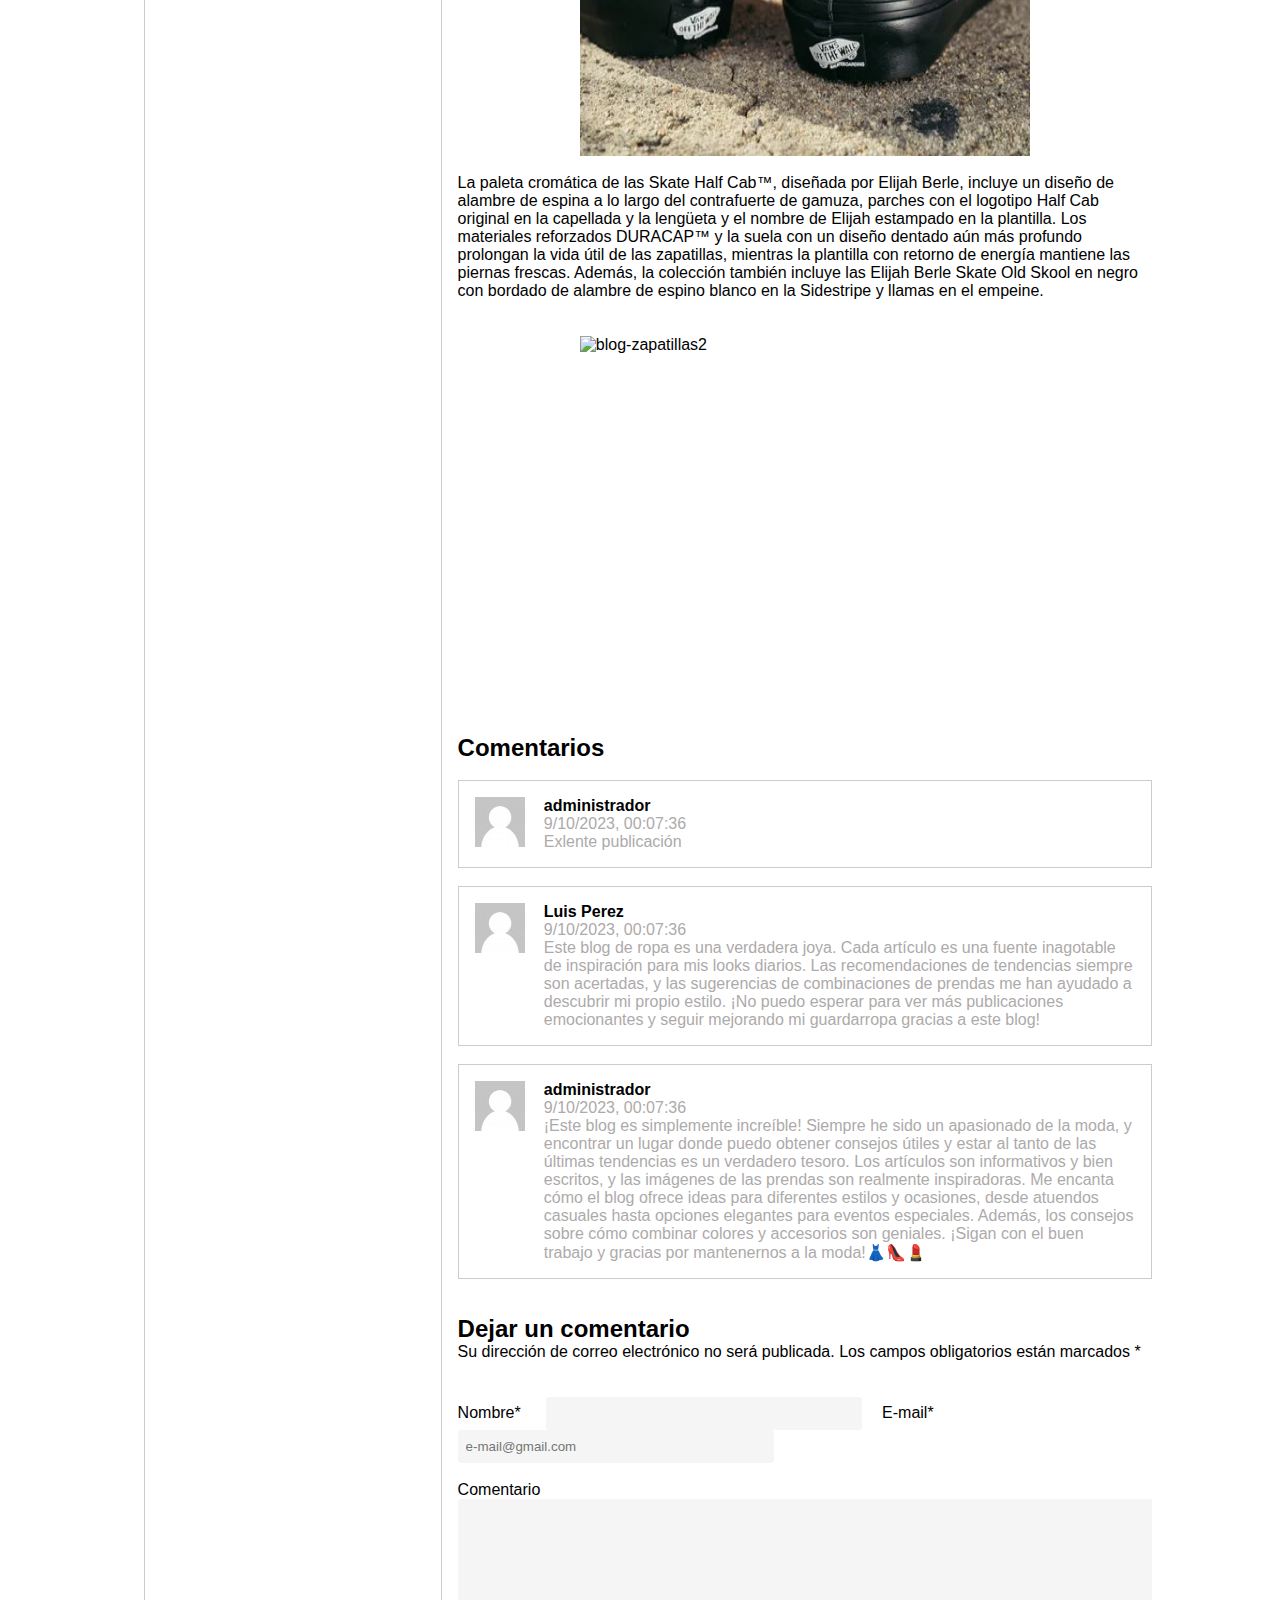
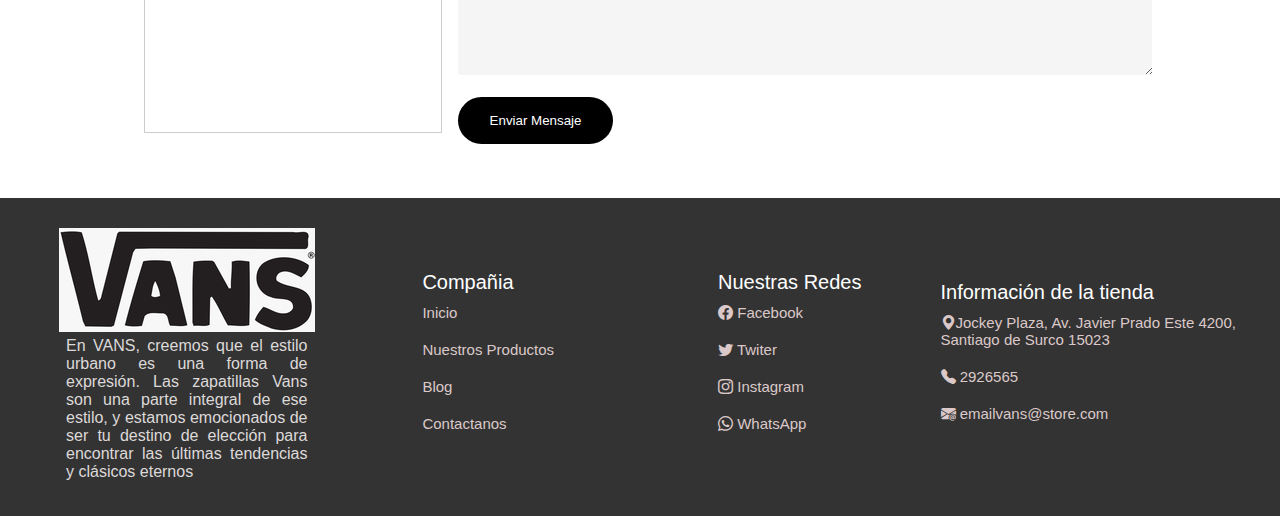
==== commit 199d3e61: "actualizacion pagina" ====
--- a/blog.html
+++ b/blog.html
@@ -32,6 +32,8 @@
             <div class="logo-derecho">
                 <a href="loginVans.html"><i class="bi bi-person-fill"></i></a>
                 <a href="carrito.html"><i class="bi bi-cart-fill"></i></a>
+                <button class="boton-circular" onclick="cambiarFondo()"></button>
+                <button class="boton-circular2" onclick="cambiarFondo2()"></button> 
             </div>
         </nav>
         <hr> 
@@ -227,33 +229,33 @@
 
     <script>
        document.addEventListener("DOMContentLoaded", function() {
-    // Tu código JavaScript aquí
-    const formulario = document.querySelector(".form-comentario form");
-    const comentariosContainer = document.querySelector(".comentarios");
-    const comentariosList = comentariosContainer.querySelector("#comentarios-container");
-    const nombreInput = document.getElementById("name");
-    const emailInput = document.getElementById("email");
-    const comentarioTextarea = document.getElementById("comen");
-
-    formulario.addEventListener("submit", function(event) {
-        event.preventDefault();
-
-        // Obtén los valores del formulario
-        const nombre = nombreInput.value;
-        const email = emailInput.value;
-        const comentarioTexto = comentarioTextarea.value;
-
-        // Crea un nuevo div de comentario
-        const nuevoComentario = document.createElement("div");
-        nuevoComentario.className = "comentario";
-        nuevoComentario.innerHTML = `
-            <img src="./img/baner/user.jpg" alt="">
-            <div class="info-comentario">
-                <h4>${nombre}</h4>
-                <p>${new Date().toLocaleString()}</p>
-                <p>${comentarioTexto}</p>
-            </div>
-        `;
+        // Tu código JavaScript aquí
+        const formulario = document.querySelector(".form-comentario form");
+        const comentariosContainer = document.querySelector(".comentarios");
+        const comentariosList = comentariosContainer.querySelector("#comentarios-container");
+        const nombreInput = document.getElementById("name");
+        const emailInput = document.getElementById("email");
+        const comentarioTextarea = document.getElementById("comen");
+
+        formulario.addEventListener("submit", function(event) {
+            event.preventDefault();
+
+            // Obtén los valores del formulario
+            const nombre = nombreInput.value;
+            const email = emailInput.value;
+            const comentarioTexto = comentarioTextarea.value;
+
+            // Crea un nuevo div de comentario
+            const nuevoComentario = document.createElement("div");
+            nuevoComentario.className = "comentario";
+            nuevoComentario.innerHTML = `
+                <img src="./img/baner/user.jpg" alt="">
+                <div class="info-comentario">
+                    <h4>${nombre}</h4>
+                    <p>${new Date().toLocaleString()}</p>
+                    <p>${comentarioTexto}</p>
+                </div>
+            `;
 
         // Agrega el nuevo comentario a la lista de comentarios
         comentariosList.appendChild(nuevoComentario);
--- a/css/style.css
+++ b/css/style.css
@@ -25,6 +25,8 @@
     box-shadow: none; 
 }
 
+
+
 .logo-info i{
     padding-left: 20px;
     padding-right: 15px;
@@ -83,6 +85,24 @@
     
     
     
+}
+/*notificaion*/
+.notificacion-container {
+    position: fixed;
+    top: 10px;
+    right: 10px;
+    background-color: #333;
+    color: #fff;
+    padding: 10px;
+    border-radius: 5px;
+    opacity: 0;
+    transition: opacity 0.3s ease-in-out;
+    z-index: 10;
+}
+
+/* Estilos para la notificación visible */
+.notificacion-container.visible {
+    opacity: 1;
 }
 .menu a{
     color: black;
@@ -388,3 +408,34 @@
 
 /*CSS PARA CATEGORIA */
 
+/* Estilo para los botones circulares  ---------------------------------------------*/
+.boton-circular {
+    width: 20px; /* Ancho igual al diámetro del círculo */
+    height: 20px; /* Altura igual al diámetro del círculo */
+    border-radius: 50%; /* Hace que el botón tenga forma de círculo */
+    background-color: #4f5558; /* Color de fondo */
+    border: none; /* Elimina el borde */
+    color: white; /* Color del texto */
+    font-size: 16px; /* Tamaño del texto */
+    cursor: pointer; /* Cambia el cursor al pasar por encima */
+    margin: 5px; /* Espaciado entre los botones */
+}
+
+.boton-circular2 {
+    width: 20px; 
+    height: 20px; 
+    border-radius: 50%; 
+    background-color: #15b8be; 
+    border: none; 
+    color: rgb(248, 248, 248); 
+    font-size: 16px; 
+    cursor: pointer; 
+    margin: 5px; 
+}
+/* Cambia el color de fondo al hacer hover */
+.boton-circular:hover {
+    background-color: #858f97;
+}
+.boton-circular2:hover {
+    background-color: #858f97;
+}
--- a/css/style2.css
+++ b/css/style2.css
@@ -30,13 +30,15 @@
 .main {
     display: flex;
     flex-wrap: wrap; /* Permite que las tarjetas se envuelvan en varias columnas */
-    justify-content: space-between; /* Espacio igual entre las columnas */
+    justify-content: space-between; 
+    height: auto;/* Espacio igual entre las columnas */
 }
 
 /* Estilos para la tarjeta de producto */
 .product-card {
     width: calc(25% -20px); /* Ancho de cada tarjeta (ajusta según sea necesario) */
     height: 340px;
+    max-width: 300px; 
     border: 1px solid #ccc;
     padding: 5px;
     margin-bottom: 20px;
@@ -44,14 +46,20 @@
     background-color: #fff;
     box-shadow: 0 2px 4px rgba(0, 0, 0, 0.1);
     display: flex;
-    flex-direction: row;
+    flex-direction: column;
     align-items: center;
     position: relative;   
 }
 
 .product-card img {
+    transition: transform 0.3s ease-in-out;
     max-width: 100%;
-    height: 100%;
+    width: 300px;
+    height: 340px;
+}
+.product-card:hover img {
+    transform: scale(0.9); 
+    
 }
 
 .info-card{
@@ -121,3 +129,20 @@
     opacity: 1;
 }
 
+
+.bi-cart-fill{
+    display: flex;
+    align-items: center;
+    & span{
+        top: 0;
+        left: 0;
+        bottom: 0;
+        background-color: #ffcc01;
+        border: solid #ffcc01;
+        width: min-content;
+        border-radius: 50% 50% 50% 50% / 50% 50% 50% 50% ;
+        margin: auto;
+        font-size: small;
+        padding: 0px 1px;
+    }
+}